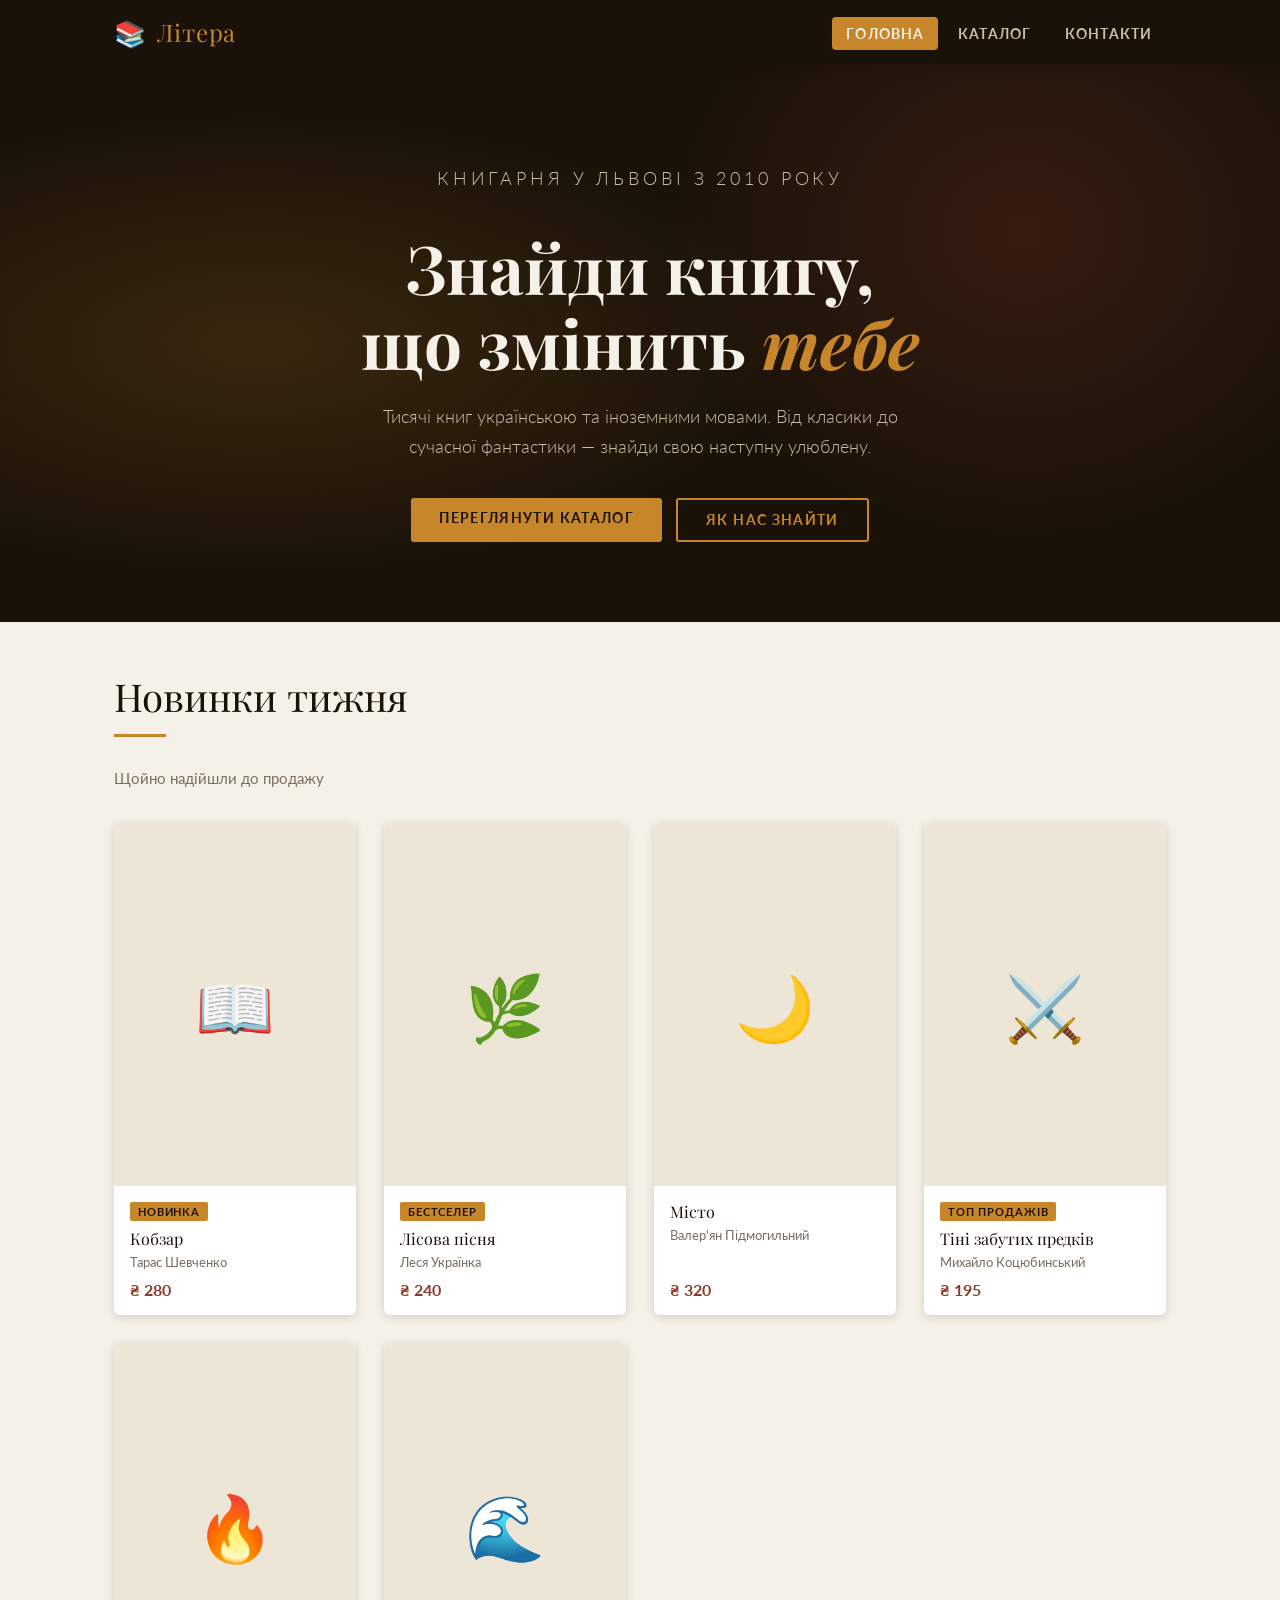
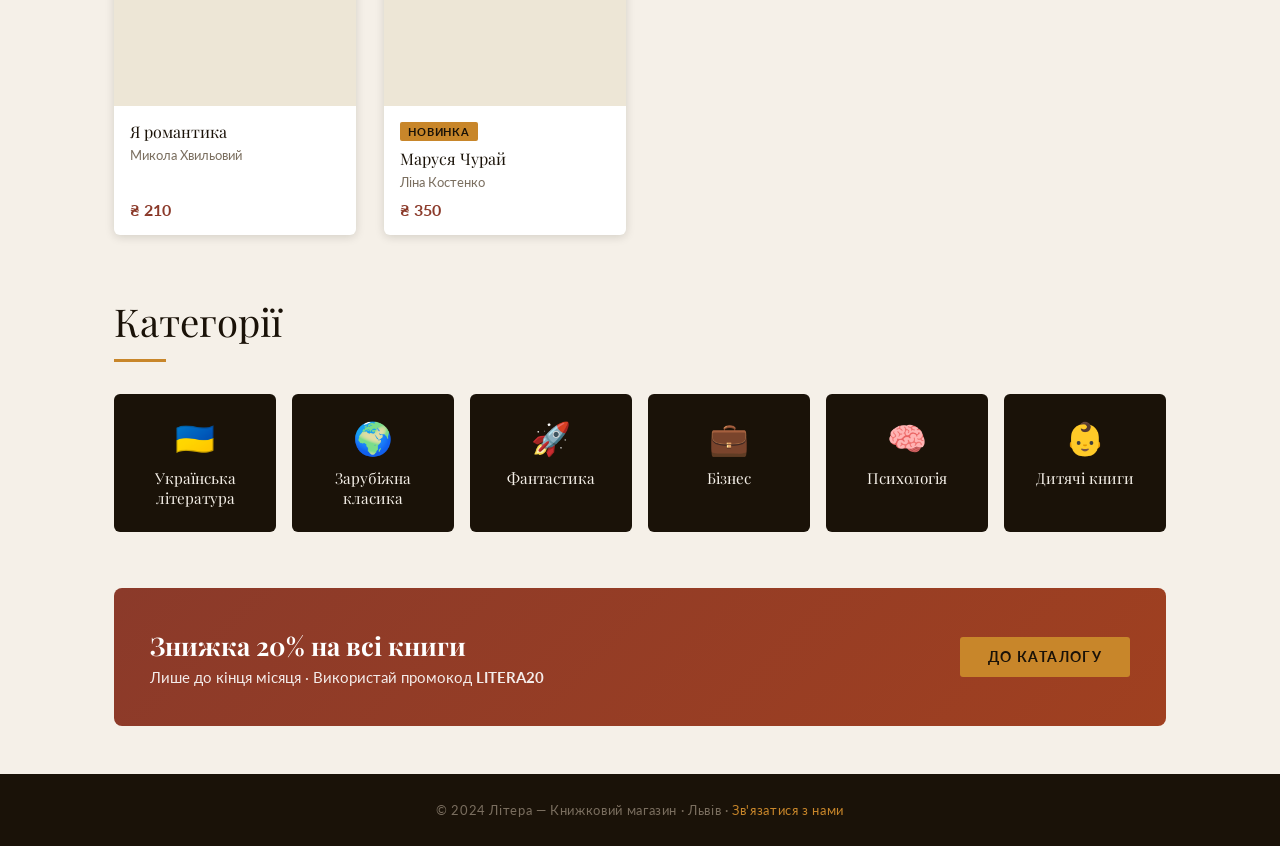
==== index.html @ 976ecd80 "lab_1" ====
<!DOCTYPE html>
<html lang="uk">

<head>
  <meta charset="UTF-8" />
  <meta name="viewport" content="width=device-width, initial-scale=1.0" />
  <title>Літера — Книжковий магазин</title>
  <link rel="stylesheet" href="css/style.css" />
  <link rel="stylesheet" href="css/index.css" />
</head>

<body>

  <nav class="site-nav">
    <div class="nav-inner">
      <a href="index.html" class="nav-logo">
        <span>📚</span> Літера
      </a>
      <ul class="nav-links">
        <li><a href="index.html" class="active">Головна</a></li>
        <li><a href="catalog.html">Каталог</a></li>
        <li><a href="contact.html">Контакти</a></li>
      </ul>
    </div>
  </nav>

  <section class="hero">
    <p class="hero-eyebrow">Книгарня у Львові з 2010 року</p>
    <h1>Знайди книгу,<br>що змінить <em>тебе</em></h1>
    <p>Тисячі книг українською та іноземними мовами. Від класики до сучасної фантастики — знайди свою наступну улюблену.
    </p>
    <div class="hero-cta">
      <a href="catalog.html" class="btn btn-primary">Переглянути каталог</a>
      <a href="contact.html" class="btn btn-outline">Як нас знайти</a>
    </div>
  </section>

  <main class="page-content">

    <section>
      <p class="section-heading">Новинки тижня</p>
      <div class="divider"></div>
      <p class="section-sub">Щойно надійшли до продажу</p>

      <div class="books-grid">

        <div class="book-card">
          <div class="book-cover">📖</div>
          <div class="book-info">
            <span class="book-badge">Новинка</span>
            <p class="book-title">Кобзар</p>
            <p class="book-author">Тарас Шевченко</p>
            <p class="book-price">₴ 280</p>
          </div>
        </div>

        <div class="book-card">
          <div class="book-cover">🌿</div>
          <div class="book-info">
            <span class="book-badge">Бестселер</span>
            <p class="book-title">Лісова пісня</p>
            <p class="book-author">Леся Українка</p>
            <p class="book-price">₴ 240</p>
          </div>
        </div>

        <div class="book-card">
          <div class="book-cover">🌙</div>
          <div class="book-info">
            <p class="book-title">Місто</p>
            <p class="book-author">Валер'ян Підмогильний</p>
            <p class="book-price">₴ 320</p>
          </div>
        </div>

        <div class="book-card">
          <div class="book-cover">⚔️</div>
          <div class="book-info">
            <span class="book-badge">Топ продажів</span>
            <p class="book-title">Тіні забутих предків</p>
            <p class="book-author">Михайло Коцюбинський</p>
            <p class="book-price">₴ 195</p>
          </div>
        </div>

        <div class="book-card">
          <div class="book-cover">🔥</div>
          <div class="book-info">
            <p class="book-title">Я романтика</p>
            <p class="book-author">Микола Хвильовий</p>
            <p class="book-price">₴ 210</p>
          </div>
        </div>

        <div class="book-card">
          <div class="book-cover">🌊</div>
          <div class="book-info">
            <span class="book-badge">Новинка</span>
            <p class="book-title">Маруся Чурай</p>
            <p class="book-author">Ліна Костенко</p>
            <p class="book-price">₴ 350</p>
          </div>
        </div>

      </div>
    </section>

    <section style="margin-top: 60px;">
      <p class="section-heading">Категорії</p>
      <div class="divider"></div>

      <div class="categories-grid">
        <a href="catalog.html" class="cat-card">
          <div class="cat-icon">🇺🇦</div>
          <div class="cat-name">Українська література</div>
        </a>
        <a href="catalog.html" class="cat-card">
          <div class="cat-icon">🌍</div>
          <div class="cat-name">Зарубіжна класика</div>
        </a>
        <a href="catalog.html" class="cat-card">
          <div class="cat-icon">🚀</div>
          <div class="cat-name">Фантастика</div>
        </a>
        <a href="catalog.html" class="cat-card">
          <div class="cat-icon">💼</div>
          <div class="cat-name">Бізнес</div>
        </a>
        <a href="catalog.html" class="cat-card">
          <div class="cat-icon">🧠</div>
          <div class="cat-name">Психологія</div>
        </a>
        <a href="catalog.html" class="cat-card">
          <div class="cat-icon">👶</div>
          <div class="cat-name">Дитячі книги</div>
        </a>
      </div>
    </section>

    <div class="promo-banner">
      <div>
        <h3>Знижка 20% на всі книги</h3>
        <p>Лише до кінця місяця · Використай промокод <strong>LITERA20</strong></p>
      </div>
      <a href="catalog.html" class="btn btn-primary">До каталогу</a>
    </div>

  </main>

  <footer class="site-footer">
    <p>© 2024 Літера — Книжковий магазин · Львів · <a href="contact.html">Зв'язатися з нами</a></p>
  </footer>

</body>

</html>
---- css/style.css ----
@import url('https://fonts.googleapis.com/css2?family=Playfair+Display:ital,wght@0,400;0,700;1,400&family=Lato:wght@300;400;700&display=swap');

/* ── Variables ── */
:root {
  --ink: #1a1208;
  --cream: #f5f0e8;
  --parchment: #ede6d6;
  --amber: #c8862a;
  --amber-lt: #e8a83a;
  --rust: #8b3a2a;
  --shadow: rgba(26, 18, 8, .15);
  --ff-display: 'Playfair Display', Georgia, serif;
  --ff-body: 'Lato', sans-serif;
}

/* ── Reset ── */
*,
*::before,
*::after {
  box-sizing: border-box;
  margin: 0;
  padding: 0;
}

html {
  scroll-behavior: smooth;
}

body {
  font-family: var(--ff-body);
  background: var(--cream);
  color: var(--ink);
  min-height: 100vh;
  display: flex;
  flex-direction: column;
}

img {
  display: block;
  max-width: 100%;
}

a {
  color: inherit;
  text-decoration: none;
}

ul {
  list-style: none;
}

/* ── NAV ── */
.site-nav {
  background: var(--ink);
  position: sticky;
  top: 0;
  z-index: 100;
  box-shadow: 0 2px 12px var(--shadow);
}

.nav-inner {
  max-width: 1100px;
  margin: 0 auto;
  padding: 0 24px;
  height: 64px;
  display: flex;
  align-items: center;
  justify-content: space-between;
}

.nav-logo {
  font-family: var(--ff-display);
  font-size: 1.5rem;
  color: var(--amber);
  letter-spacing: .03em;
  display: flex;
  align-items: center;
  gap: 10px;
}

.nav-logo span {
  font-size: 1.6rem;
}

.nav-links {
  display: flex;
  gap: 6px;
}

.nav-links a {
  font-family: var(--ff-body);
  font-size: .875rem;
  font-weight: 700;
  letter-spacing: .08em;
  text-transform: uppercase;
  color: #c9bfa8;
  padding: 8px 14px;
  border-radius: 4px;
  transition: color .2s, background .2s;
}

.nav-links a:hover,
.nav-links a.active {
  color: var(--cream);
  background: var(--amber);
}

/* ── FOOTER ── */
.site-footer {
  background: var(--ink);
  color: #7a6e5f;
  text-align: center;
  padding: 28px 24px;
  font-size: .8rem;
  letter-spacing: .05em;
  margin-top: auto;
}

.site-footer a {
  color: var(--amber);
}

/* ── BUTTONS ── */
.btn {
  display: inline-block;
  font-family: var(--ff-body);
  font-size: .85rem;
  font-weight: 700;
  letter-spacing: .1em;
  text-transform: uppercase;
  padding: 12px 28px;
  border-radius: 3px;
  cursor: pointer;
  transition: transform .15s, box-shadow .15s;
  border: none;
}

.btn:hover {
  transform: translateY(-2px);
  box-shadow: 0 6px 18px var(--shadow);
}

.btn-primary {
  background: var(--amber);
  color: var(--ink);
}

.btn-outline {
  background: transparent;
  color: var(--amber);
  border: 2px solid var(--amber);
}

/* ── PAGE WRAPPER ── */
.page-content {
  flex: 1;
  max-width: 1100px;
  width: 100%;
  margin: 0 auto;
  padding: 48px 24px;
}

/* ── HERO (index) ── */
.hero {
  background: var(--ink);
  color: var(--cream);
  padding: 100px 24px 80px;
  text-align: center;
  position: relative;
  overflow: hidden;
}

.hero::before {
  content: '';
  position: absolute;
  inset: 0;
  background:
    radial-gradient(ellipse 60% 60% at 20% 50%, rgba(200, 134, 42, .18) 0%, transparent 70%),
    radial-gradient(ellipse 40% 80% at 80% 30%, rgba(139, 58, 42, .25) 0%, transparent 70%);
  pointer-events: none;
}

.hero-eyebrow {
  font-size: .75rem;
  font-weight: 700;
  letter-spacing: .22em;
  text-transform: uppercase;
  color: var(--amber);
  margin-bottom: 18px;
}

.hero h1 {
  font-family: var(--ff-display);
  font-size: clamp(2.4rem, 6vw, 4.2rem);
  line-height: 1.12;
  margin-bottom: 22px;
}

.hero h1 em {
  font-style: italic;
  color: var(--amber);
}

.hero p {
  max-width: 540px;
  margin: 0 auto 36px;
  font-size: 1.1rem;
  font-weight: 300;
  color: #c9bfa8;
  line-height: 1.7;
}

.hero-cta {
  display: flex;
  gap: 14px;
  justify-content: center;
  flex-wrap: wrap;
}

/* ── SECTION HEADING ── */
.section-heading {
  font-family: var(--ff-display);
  font-size: clamp(1.6rem, 3.5vw, 2.4rem);
  margin-bottom: 8px;
}

.section-sub {
  color: #7a6e5f;
  font-size: .95rem;
  margin-bottom: 36px;
}

.divider {
  width: 52px;
  height: 3px;
  background: var(--amber);
  margin: 12px 0 32px;
}

/* ── FEATURED BOOKS GRID ── */
.books-grid {
  display: grid;
  grid-template-columns: repeat(auto-fill, minmax(210px, 1fr));
  gap: 28px;
}

.book-card {
  background: #fff;
  border-radius: 6px;
  overflow: hidden;
  box-shadow: 0 2px 10px var(--shadow);
  transition: transform .2s, box-shadow .2s;
  display: flex;
  flex-direction: column;
}

.book-card:hover {
  transform: translateY(-6px);
  box-shadow: 0 10px 28px var(--shadow);
}

.book-cover {
  width: 100%;
  aspect-ratio: 2/3;
  object-fit: cover;
  background: var(--parchment);
  font-size: 4rem;
  display: flex;
  align-items: center;
  justify-content: center;
  color: var(--amber);
  font-family: var(--ff-display);
}

.book-info {
  padding: 16px;
  flex: 1;
  display: flex;
  flex-direction: column;
}

.book-title {
  font-family: var(--ff-display);
  font-size: 1rem;
  margin-bottom: 4px;
  line-height: 1.3;
}

.book-author {
  font-size: .8rem;
  color: #7a6e5f;
  margin-bottom: 10px;
}

.book-price {
  font-weight: 700;
  color: var(--rust);
  font-size: 1rem;
  margin-top: auto;
}

.book-badge {
  display: inline-block;
  font-size: .68rem;
  font-weight: 700;
  letter-spacing: .08em;
  text-transform: uppercase;
  background: var(--amber);
  color: var(--ink);
  padding: 3px 8px;
  border-radius: 2px;
  margin-bottom: 8px;
  align-self: flex-start;
}

/* ── CATEGORIES ── */
.categories-grid {
  display: grid;
  grid-template-columns: repeat(auto-fill, minmax(160px, 1fr));
  gap: 16px;
  margin-top: 16px;
}

.cat-card {
  background: var(--ink);
  color: var(--cream);
  border-radius: 6px;
  padding: 24px 16px;
  text-align: center;
  cursor: pointer;
  transition: background .2s, transform .15s;
}

.cat-card:hover {
  background: var(--amber);
  color: var(--ink);
  transform: translateY(-3px);
}

.cat-icon {
  font-size: 2rem;
  margin-bottom: 10px;
}

.cat-name {
  font-family: var(--ff-display);
  font-size: .95rem;
}

/* ── CATALOG PAGE ── */
.catalog-layout {
  display: grid;
  grid-template-columns: 220px 1fr;
  gap: 40px;
  align-items: start;
}

@media (max-width: 720px) {
  .catalog-layout {
    grid-template-columns: 1fr;
  }
}

.sidebar {
  background: #fff;
  border-radius: 6px;
  padding: 24px;
  box-shadow: 0 2px 10px var(--shadow);
}

.sidebar h3 {
  font-family: var(--ff-display);
  font-size: 1.1rem;
  margin-bottom: 14px;
}

.filter-group {
  margin-bottom: 22px;
}

.filter-group label {
  font-size: .85rem;
  font-weight: 700;
  display: block;
  margin-bottom: 8px;
  letter-spacing: .06em;
  text-transform: uppercase;
  color: #7a6e5f;
}

.filter-group input[type=range] {
  width: 100%;
  accent-color: var(--amber);
}

.filter-group .checkboxes {
  display: flex;
  flex-direction: column;
  gap: 8px;
}

.filter-group .checkboxes label {
  text-transform: none;
  font-weight: 400;
  color: var(--ink);
  letter-spacing: 0;
  display: flex;
  align-items: center;
  gap: 8px;
  cursor: pointer;
}

.filter-group .checkboxes input[type=checkbox] {
  accent-color: var(--amber);
  width: 15px;
  height: 15px;
}

.catalog-header {
  display: flex;
  justify-content: space-between;
  align-items: center;
  margin-bottom: 24px;
  flex-wrap: wrap;
  gap: 12px;
}

.catalog-count {
  font-size: .9rem;
  color: #7a6e5f;
}

.sort-select {
  font-family: var(--ff-body);
  font-size: .85rem;
  padding: 8px 12px;
  border: 1.5px solid #d4c9b4;
  border-radius: 4px;
  background: #fff;
  color: var(--ink);
  cursor: pointer;
}

/* ── CONTACT PAGE ── */
.contact-grid {
  display: grid;
  grid-template-columns: 1fr 1fr;
  gap: 48px;
  align-items: start;
}

@media (max-width: 680px) {
  .contact-grid {
    grid-template-columns: 1fr;
  }
}

.contact-info h2 {
  font-family: var(--ff-display);
  font-size: 1.8rem;
  margin-bottom: 16px;
}

.contact-info p {
  line-height: 1.75;
  color: #4a3f30;
  margin-bottom: 24px;
}

.info-list {
  display: flex;
  flex-direction: column;
  gap: 16px;
}

.info-item {
  display: flex;
  gap: 14px;
  align-items: flex-start;
}

.info-icon {
  font-size: 1.3rem;
  margin-top: 2px;
}

.info-label {
  font-weight: 700;
  font-size: .8rem;
  letter-spacing: .08em;
  text-transform: uppercase;
  color: #7a6e5f;
}

.info-val {
  font-size: .95rem;
  margin-top: 2px;
}

.contact-form {
  background: #fff;
  border-radius: 8px;
  padding: 36px;
  box-shadow: 0 2px 16px var(--shadow);
}

.contact-form h3 {
  font-family: var(--ff-display);
  font-size: 1.4rem;
  margin-bottom: 24px;
}

.form-group {
  margin-bottom: 18px;
}

.form-group label {
  display: block;
  font-size: .8rem;
  font-weight: 700;
  letter-spacing: .07em;
  text-transform: uppercase;
  margin-bottom: 6px;
  color: #5a4e3f;
}

.form-group input,
.form-group textarea,
.form-group select {
  width: 100%;
  font-family: var(--ff-body);
  font-size: .95rem;
  padding: 11px 14px;
  border: 1.5px solid #d4c9b4;
  border-radius: 4px;
  background: var(--cream);
  color: var(--ink);
  transition: border-color .2s;
  outline: none;
}

.form-group input:focus,
.form-group textarea:focus,
.form-group select:focus {
  border-color: var(--amber);
}

.form-group textarea {
  resize: vertical;
  min-height: 120px;
}

.map-placeholder {
  margin-top: 48px;
  background: var(--parchment);
  border-radius: 8px;
  height: 260px;
  display: flex;
  flex-direction: column;
  align-items: center;
  justify-content: center;
  gap: 10px;
  color: #8a7a66;
  font-size: 2.4rem;
}

.map-placeholder p {
  font-size: .9rem;
}

/* ── PAGE BANNER ── */
.page-banner {
  background: var(--ink);
  color: var(--cream);
  text-align: center;
  padding: 56px 24px 48px;
}

.page-banner h1 {
  font-family: var(--ff-display);
  font-size: clamp(1.8rem, 4vw, 2.8rem);
  margin-bottom: 10px;
}

.page-banner p {
  color: #c9bfa8;
  font-size: .95rem;
}

/* ── PROMO BANNER ── */
.promo-banner {
  background: linear-gradient(135deg, var(--rust), #a04020);
  color: #fff;
  border-radius: 8px;
  padding: 40px 36px;
  display: flex;
  align-items: center;
  justify-content: space-between;
  gap: 24px;
  flex-wrap: wrap;
  margin-top: 56px;
}

.promo-banner h3 {
  font-family: var(--ff-display);
  font-size: 1.6rem;
  margin-bottom: 6px;
}

.promo-banner p {
  font-size: .95rem;
  opacity: .9;
}
---- css/index.css ----
/* Extra hero polish for homepage */
.hero {
  min-height: 520px;
  display: flex;
  flex-direction: column;
  align-items: center;
  justify-content: center;
}

/* Animate hero content in */
.hero-eyebrow,
.hero h1,
.hero p,
.hero-cta {
  animation: fadeUp .6s ease both;
}

.hero-eyebrow {
  animation-delay: .05s;
}

.hero h1 {
  animation-delay: .18s;
}

.hero p {
  animation-delay: .32s;
}

.hero-cta {
  animation-delay: .46s;
}

@keyframes fadeUp {
  from {
    opacity: 0;
    transform: translateY(22px);
  }

  to {
    opacity: 1;
    transform: translateY(0);
  }
}

/* Book covers get subtle gradient overlay on hover */
.book-cover {
  position: relative;
  transition: filter .2s;
}

.book-card:hover .book-cover {
  filter: brightness(1.06);
}
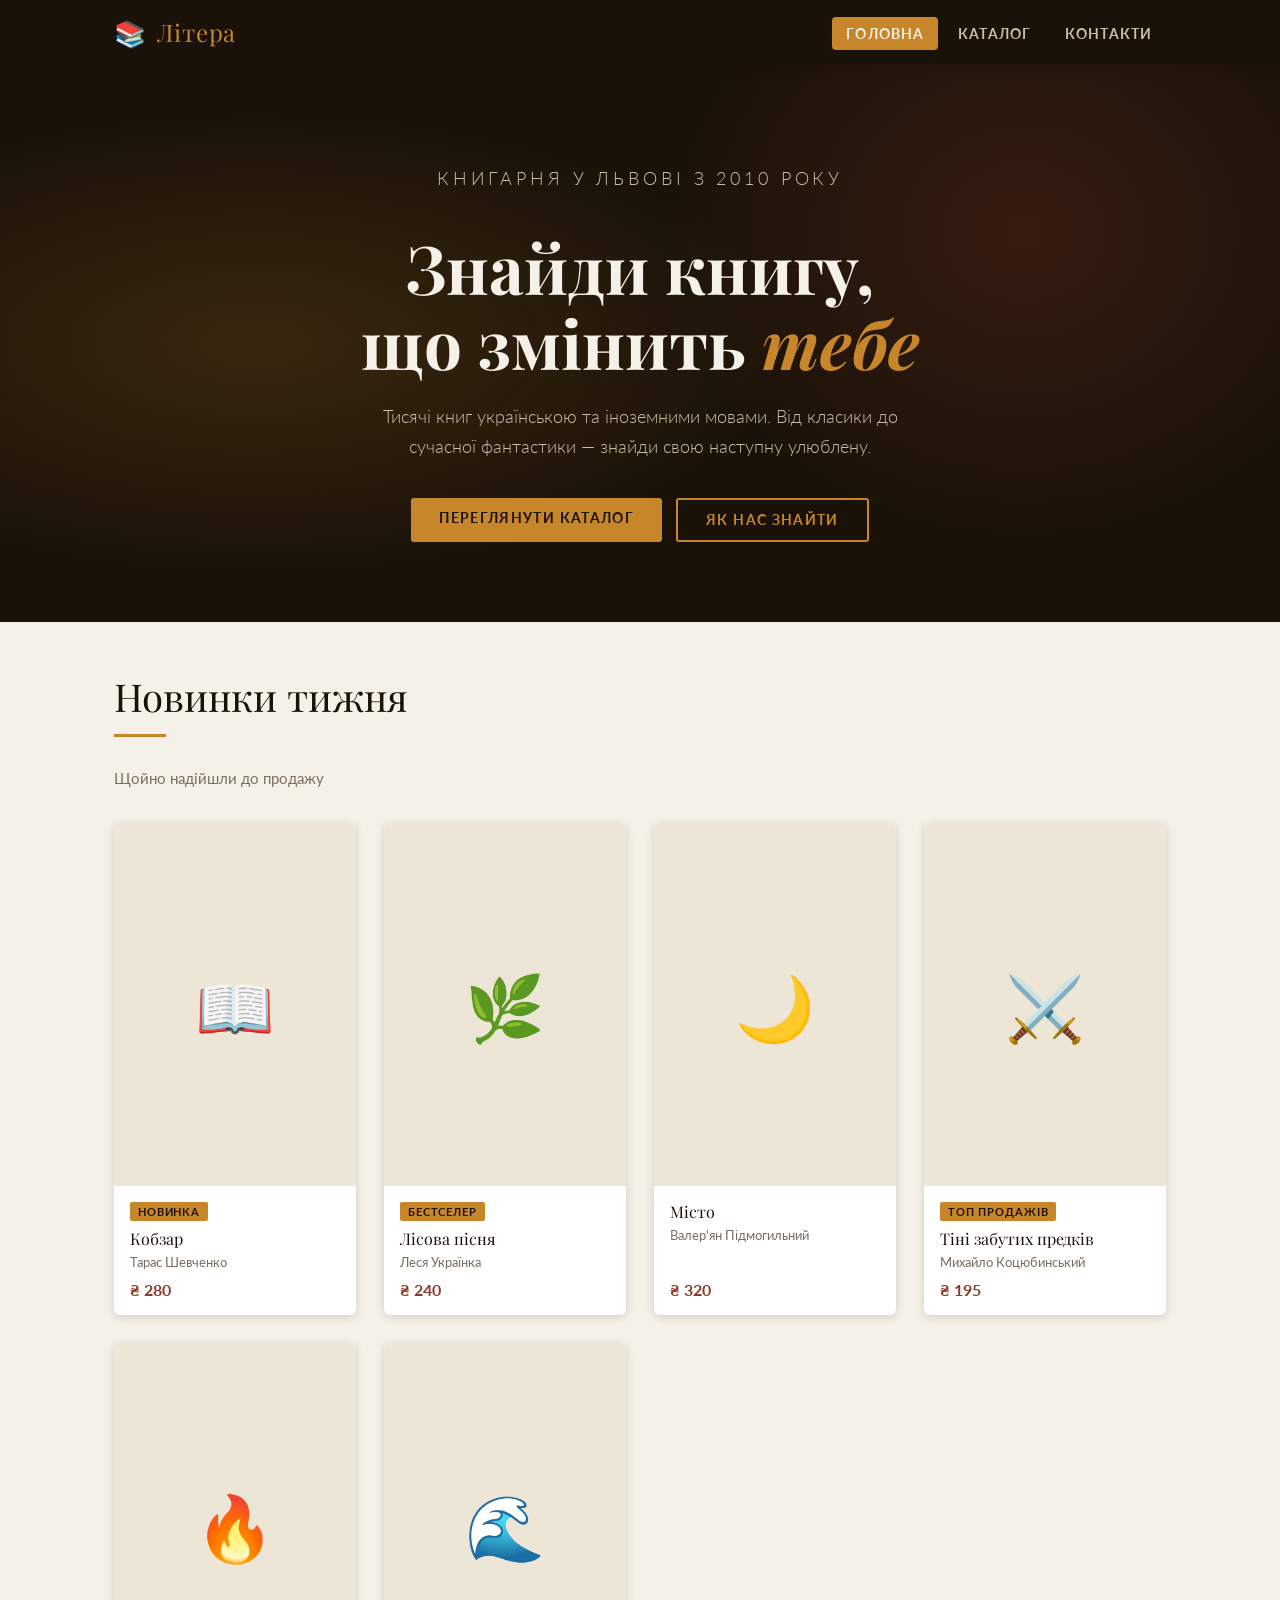
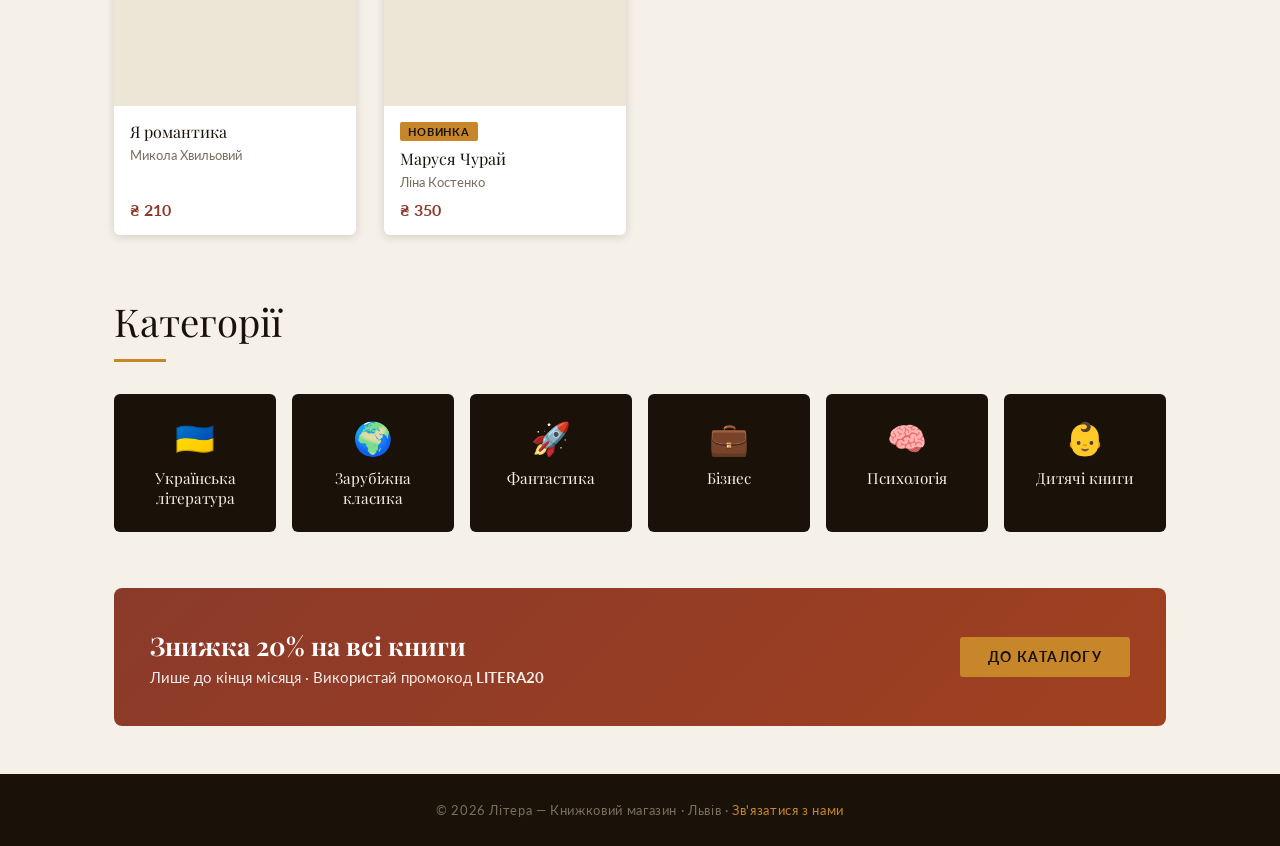
==== commit e75d3b60: "lab2" ====
--- a/index.html
+++ b/index.html
@@ -148,9 +148,9 @@
   </main>
 
   <footer class="site-footer">
-    <p>© 2024 Літера — Книжковий магазин · Львів · <a href="contact.html">Зв'язатися з нами</a></p>
+    <p>© 2026 Літера — Книжковий магазин · Львів · <a href="contact.html">Зв'язатися з нами</a></p>
   </footer>
-
+  <script src="./js/script.js"></script>
 </body>
 
 </html>
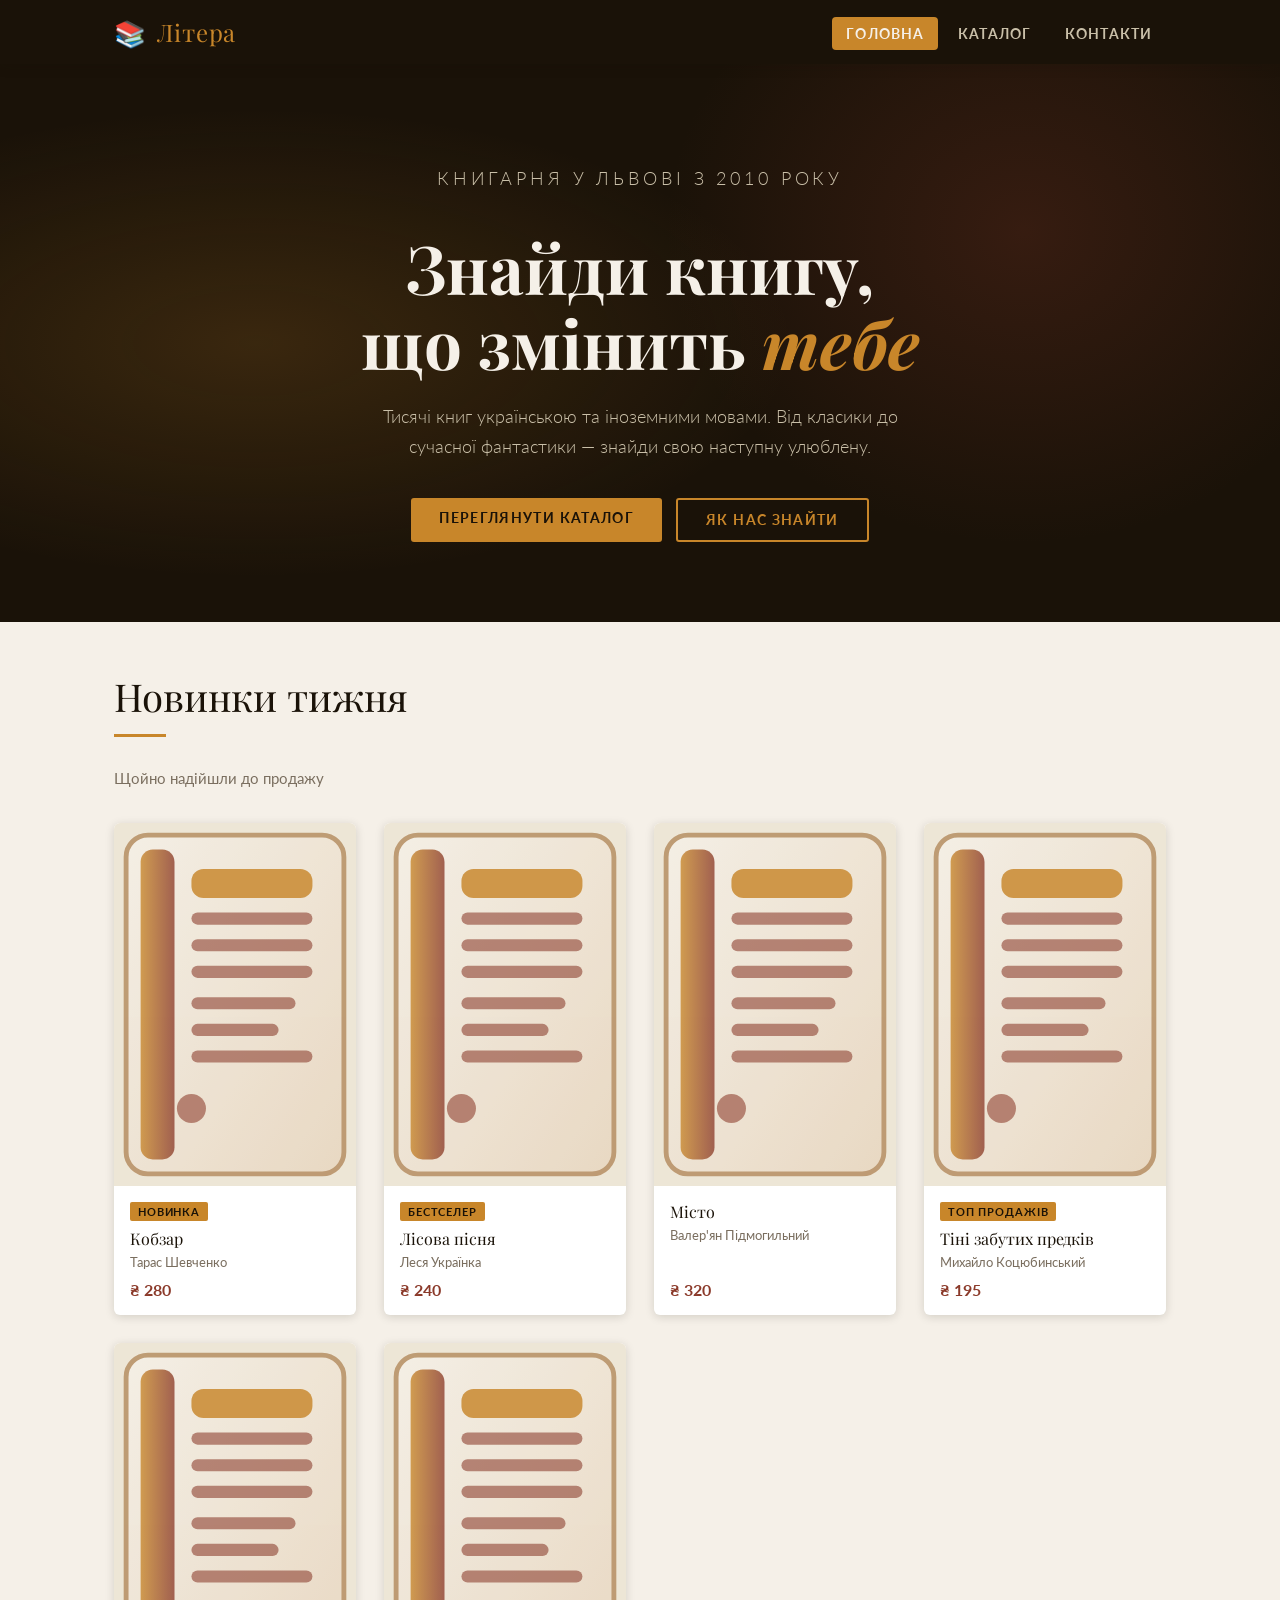
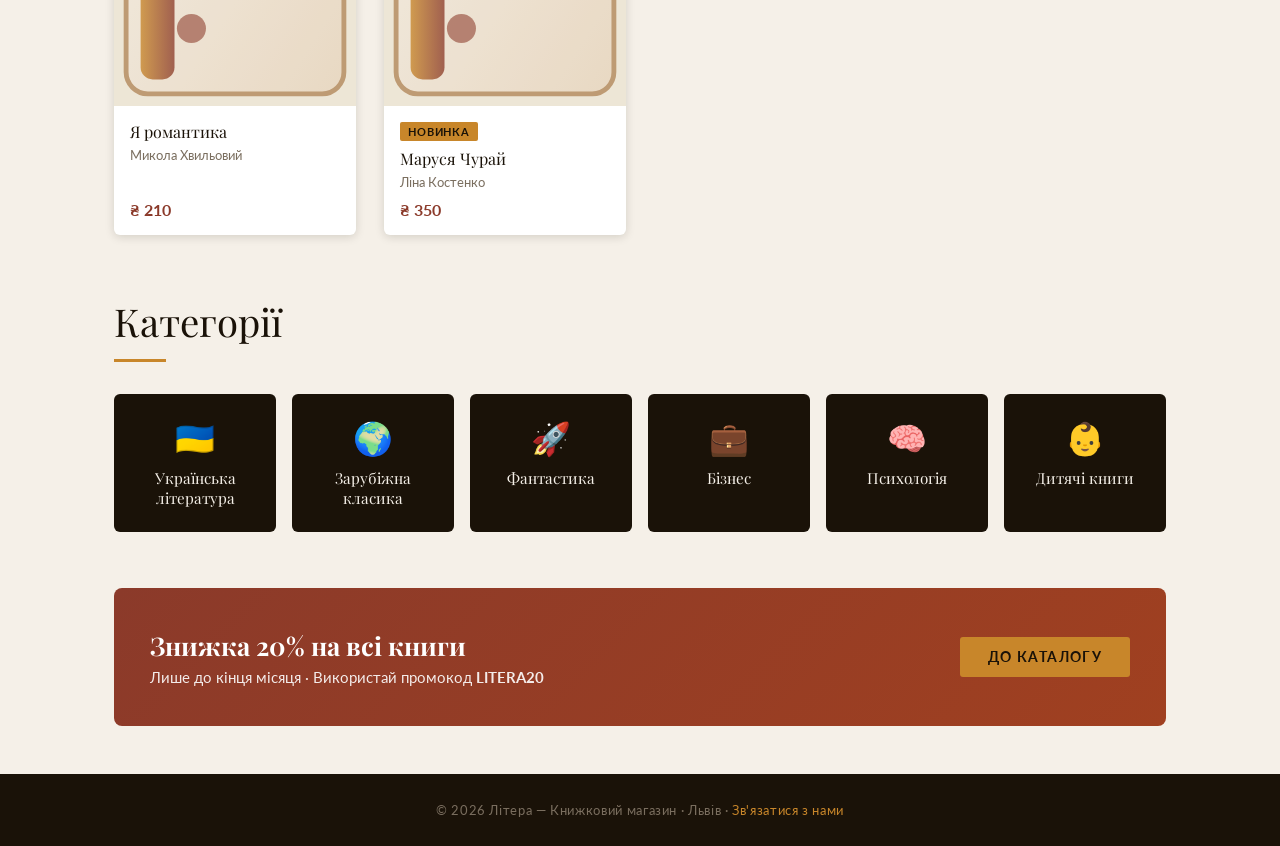
==== commit eeec8066: "lab2_variant" ====
--- a/index.html
+++ b/index.html
@@ -45,7 +45,7 @@
       <div class="books-grid">
 
         <div class="book-card">
-          <div class="book-cover">📖</div>
+          <div class="book-cover"><img src="images/book-cover.svg" alt="Book cover for Кобзар"></div>
           <div class="book-info">
             <span class="book-badge">Новинка</span>
             <p class="book-title">Кобзар</p>
@@ -55,7 +55,7 @@
         </div>
 
         <div class="book-card">
-          <div class="book-cover">🌿</div>
+          <div class="book-cover"><img src="images/book-cover.svg" alt="Book cover for Лісова пісня"></div>
           <div class="book-info">
             <span class="book-badge">Бестселер</span>
             <p class="book-title">Лісова пісня</p>
@@ -65,7 +65,7 @@
         </div>
 
         <div class="book-card">
-          <div class="book-cover">🌙</div>
+          <div class="book-cover"><img src="images/book-cover.svg" alt="Book cover for Місто"></div>
           <div class="book-info">
             <p class="book-title">Місто</p>
             <p class="book-author">Валер'ян Підмогильний</p>
@@ -74,7 +74,7 @@
         </div>
 
         <div class="book-card">
-          <div class="book-cover">⚔️</div>
+          <div class="book-cover"><img src="images/book-cover.svg" alt="Book cover for Тіні забутих предків"></div>
           <div class="book-info">
             <span class="book-badge">Топ продажів</span>
             <p class="book-title">Тіні забутих предків</p>
@@ -84,7 +84,7 @@
         </div>
 
         <div class="book-card">
-          <div class="book-cover">🔥</div>
+          <div class="book-cover"><img src="images/book-cover.svg" alt="Book cover for Я романтика"></div>
           <div class="book-info">
             <p class="book-title">Я романтика</p>
             <p class="book-author">Микола Хвильовий</p>
@@ -93,7 +93,7 @@
         </div>
 
         <div class="book-card">
-          <div class="book-cover">🌊</div>
+          <div class="book-cover"><img src="images/book-cover.svg" alt="Book cover for Маруся Чурай"></div>
           <div class="book-info">
             <span class="book-badge">Новинка</span>
             <p class="book-title">Маруся Чурай</p>
--- a/css/style.css
+++ b/css/style.css
@@ -262,14 +262,24 @@
 .book-cover {
   width: 100%;
   aspect-ratio: 2/3;
+  background: var(--parchment);
+  overflow: hidden;
+  display: grid;
+  place-items: center;
+}
+
+.book-cover img {
+  width: 100%;
+  height: 100%;
   object-fit: cover;
-  background: var(--parchment);
-  font-size: 4rem;
-  display: flex;
-  align-items: center;
-  justify-content: center;
-  color: var(--amber);
-  font-family: var(--ff-display);
+  opacity: .82;
+  transition: opacity .25s ease, transform .25s ease;
+  display: block;
+}
+
+.book-card:hover .book-cover img {
+  opacity: 1;
+  transform: scale(1.02);
 }
 
 .book-info {
